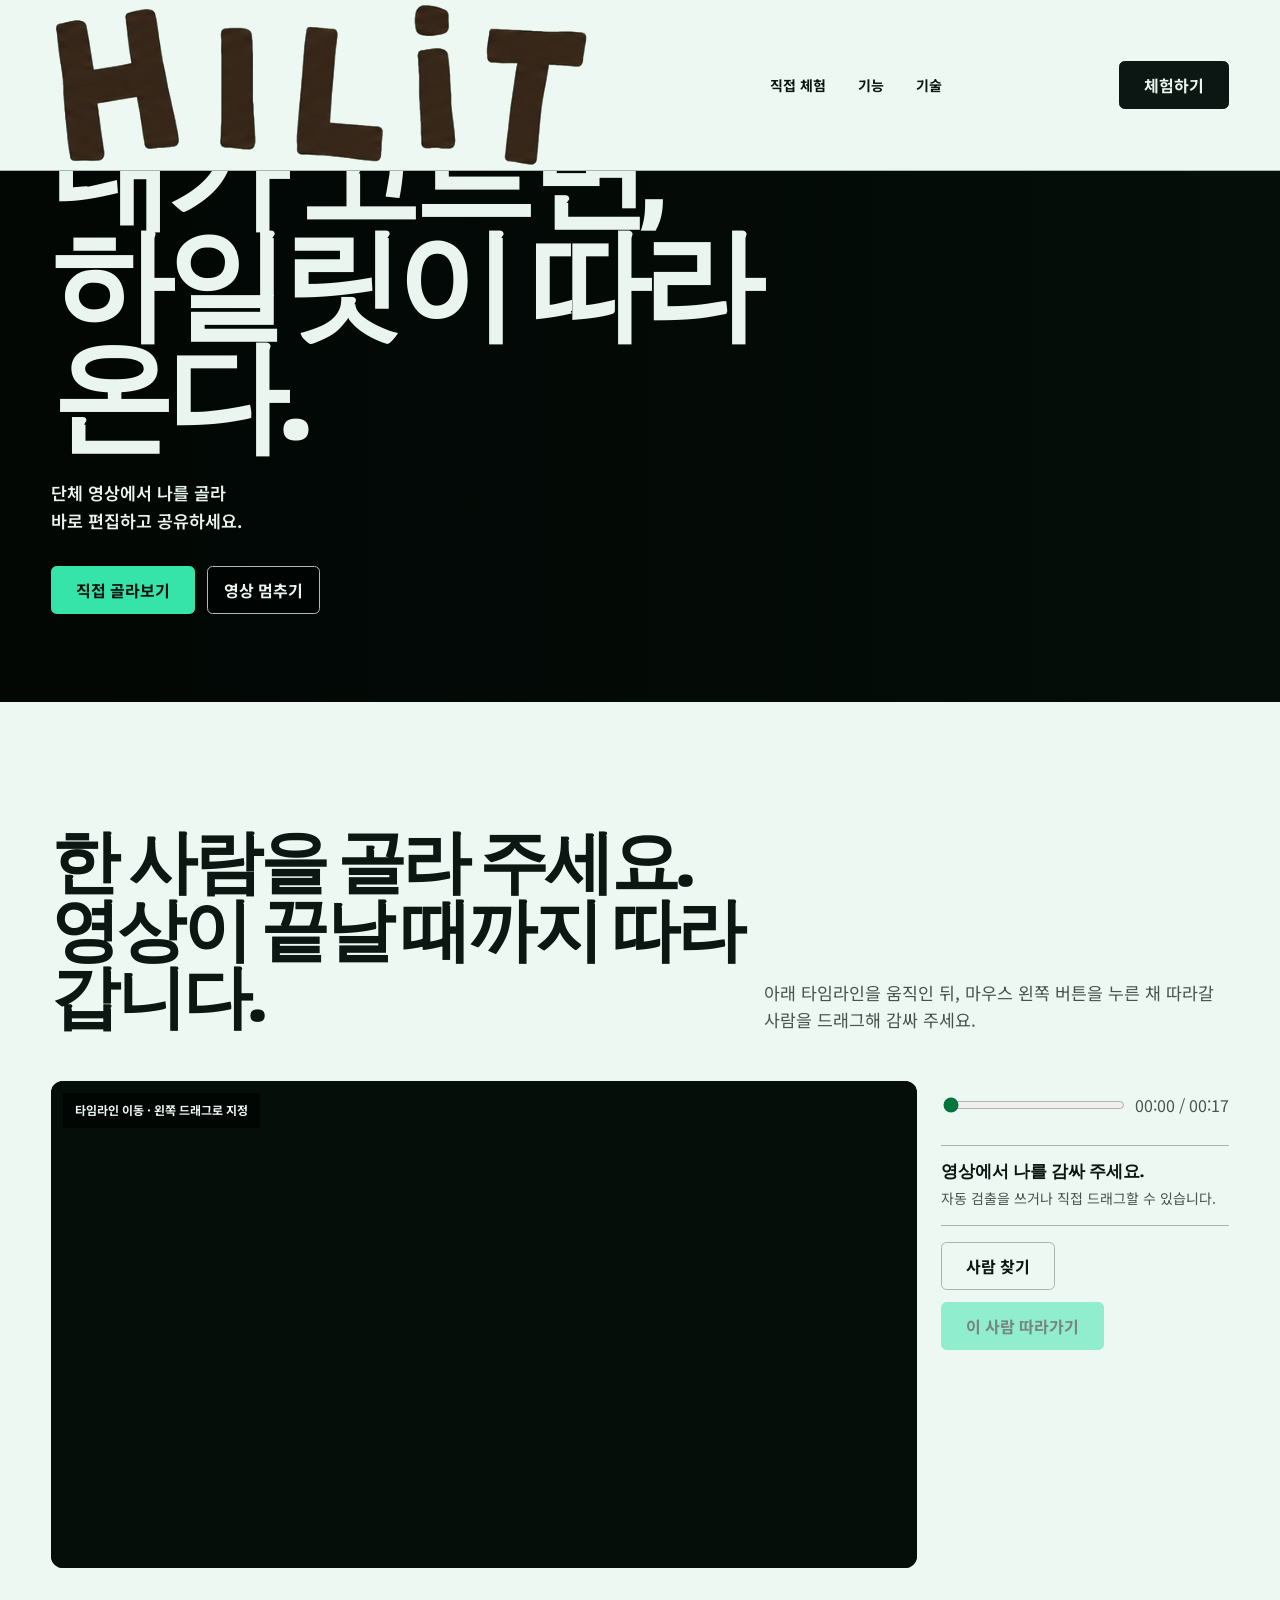
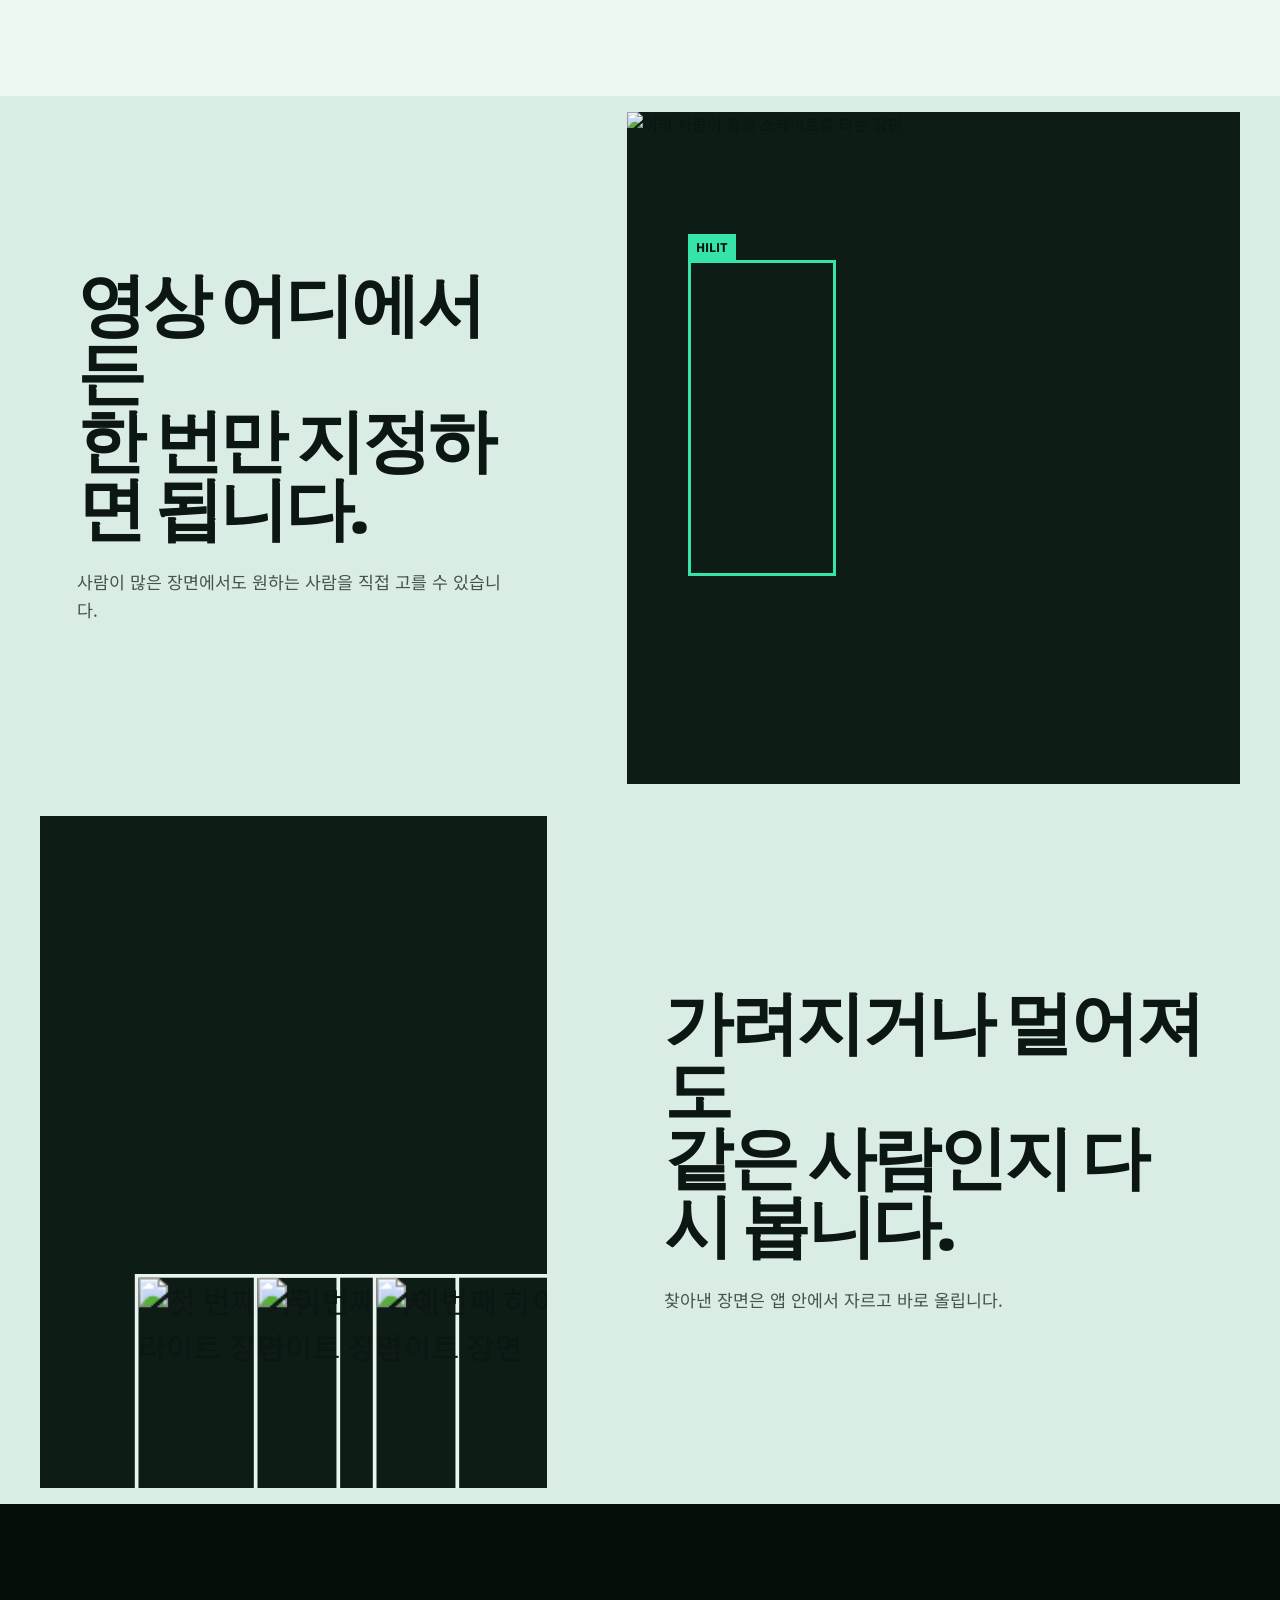
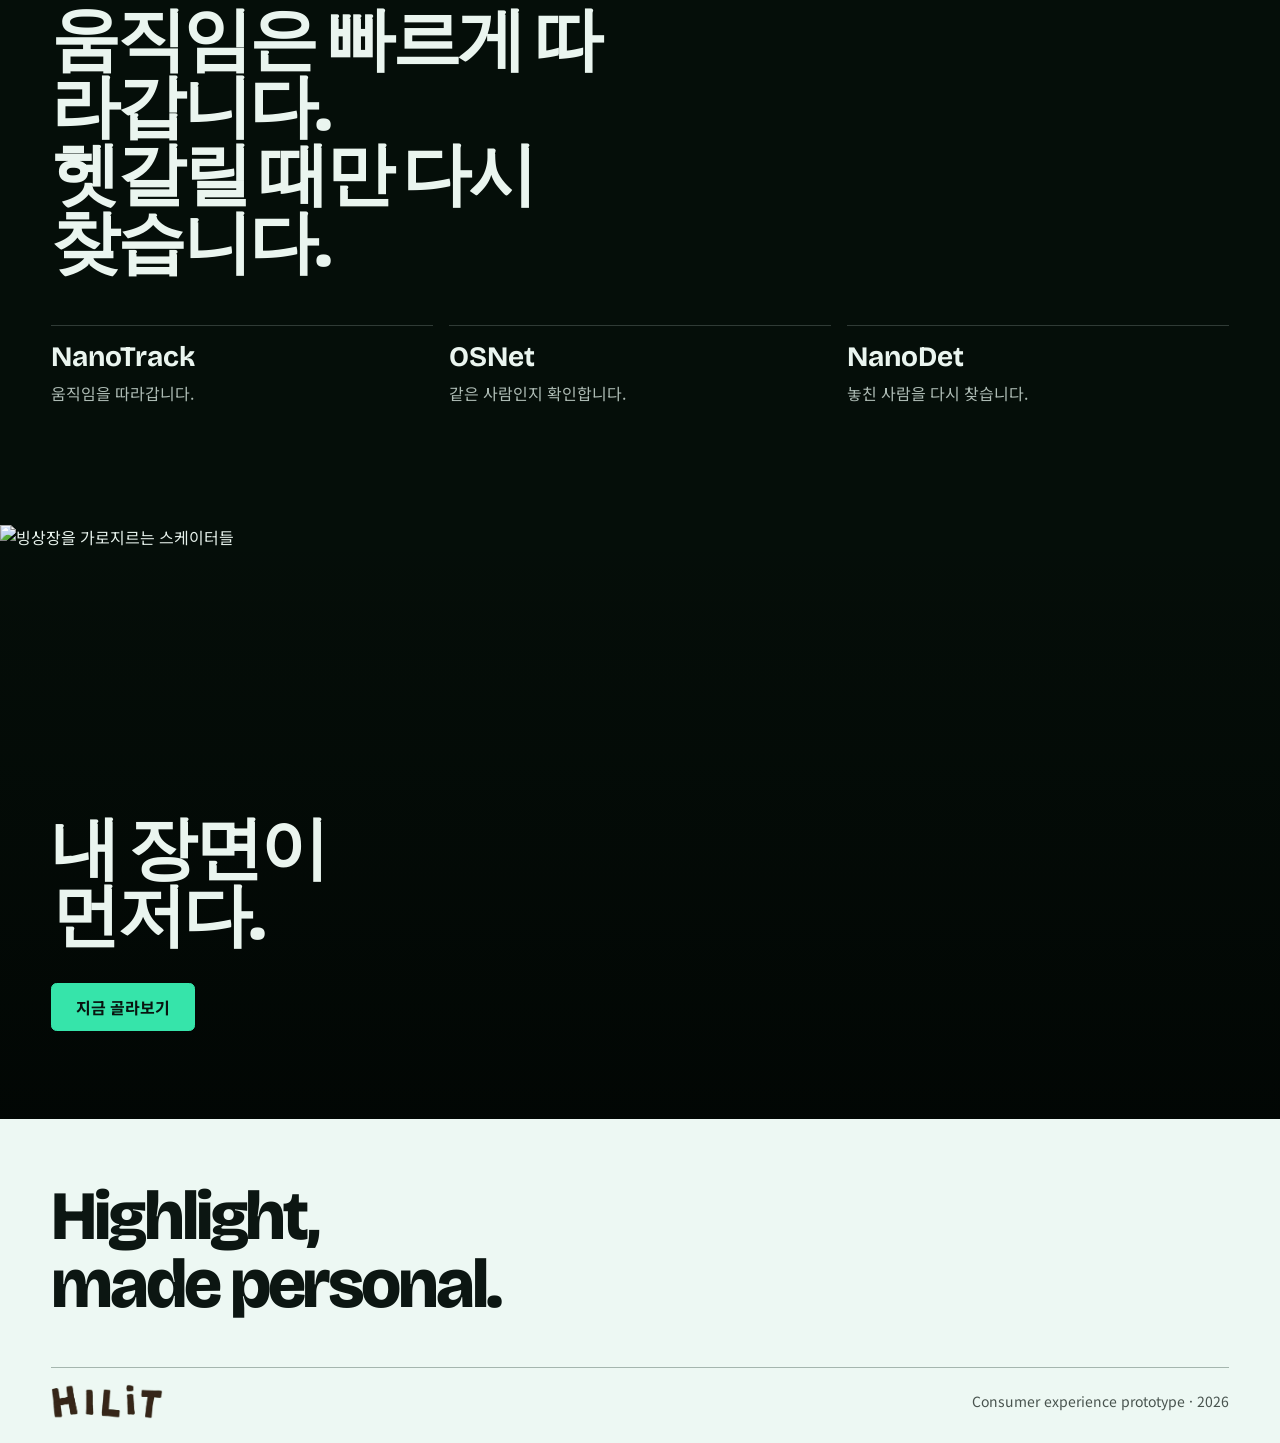
==== index.html @ d77735c0 "feat: HILIT 랜딩 페이지 브라우저에서 바로 도는 정적 소개 페이지. 빌드 도구가 없다.    index.html / experience.js / tokens.css   페" ====
<!doctype html>
<html lang="ko">
<head>
  <meta charset="utf-8">
  <meta name="viewport" content="width=device-width, initial-scale=1, viewport-fit=cover">
  <meta name="description" content="영상에서 나를 고르면 하일릿이 끝까지 따라갑니다. 직접 지정하고 추적 결과를 확인해 보세요.">
  <title>HILIT — 내가 고르면, 하일릿이 따라온다</title>
  <link rel="icon" href="assets/hilit-app-icon.png" type="image/png">
  <link rel="preconnect" href="https://fonts.googleapis.com">
  <link rel="preconnect" href="https://fonts.gstatic.com" crossorigin>
  <link href="https://fonts.googleapis.com/css2?family=Bricolage+Grotesque:opsz,wght@12..96,700;12..96,800&family=Noto+Sans+KR:wght@400;500;600;700&display=swap" rel="stylesheet">
  <link rel="stylesheet" href="tokens.css">
  <style>
    *, *::before, *::after { box-sizing: border-box; }
    html, body { margin: 0; overflow-x: clip; }
    html { scroll-behavior: smooth; background: var(--color-paper); }
    body { min-width: 320px; background: var(--color-paper); color: var(--color-ink); font-family: var(--font-body); line-height: 1.58; text-rendering: optimizeLegibility; }
    img, video, canvas { display: block; max-width: 100%; }
    button, input, a { font: inherit; }
    button, input[type="range"] { cursor: pointer; }
    a { color: inherit; }
    [hidden] { display: none !important; }
    :focus-visible { outline: 3px solid var(--color-focus); outline-offset: 3px; }
    ::selection { background: var(--color-accent); color: var(--color-accent-ink); }
    .skip-link { position: fixed; inset-block-start: var(--space-3); inset-inline-start: var(--space-3); z-index: var(--z-overlay); transform: translateY(-180%); padding: var(--space-3) var(--space-4); background: var(--color-accent); color: var(--color-accent-ink); font-weight: 700; }
    .skip-link:focus { transform: none; }
    .shell { width: min(100%, var(--content-max)); margin-inline: auto; padding-inline: var(--page-gutter); }

    .site-nav { position: fixed; inset: 0 0 auto; z-index: var(--z-nav); background: var(--color-paper); color: var(--color-ink); border-block-end: var(--rule) solid var(--color-rule); }
    .nav-inner { min-height: var(--nav-height); display: grid; grid-template-columns: auto 1fr auto; align-items: center; gap: var(--space-4); }
    .brand { display: inline-flex; align-items: center; min-width: 0; min-height: 3.5rem; text-decoration: none; }
    .brand img { width: var(--brand-size); height: auto; }
    .nav-links { display: none; justify-self: center; align-items: center; gap: var(--space-6); }
    .nav-links a { display: inline-flex; align-items: center; min-height: 2.75rem; font-size: var(--text-sm); font-weight: 700; line-height: 1; text-decoration: none; white-space: nowrap; }
    .nav-action, .btn { display: inline-flex; align-items: center; justify-content: center; min-height: 3rem; padding-inline: var(--space-5); border: var(--rule) solid var(--color-ink); border-radius: var(--radius-sm); background: var(--color-ink); color: var(--color-light); font-weight: 700; line-height: 1; text-decoration: none; white-space: nowrap; transition: background-color var(--dur-short) var(--ease-out), color var(--dur-short) var(--ease-out), transform var(--dur-micro) var(--ease-out); }
    .btn-mint { border-color: var(--color-accent); background: var(--color-accent); color: var(--color-accent-ink); }
    .btn-ghost { border-color: var(--color-rule); background: var(--color-clear); color: var(--color-ink); }
    .btn-dark-ghost { border-color: var(--color-ink-2); background: var(--color-clear); color: var(--color-light); }
    .btn:active, .nav-action:active { transform: translateY(1px); }
    .btn:disabled, .nav-action[aria-disabled="true"] { opacity: .5; cursor: not-allowed; }
    .btn[data-loading="true"] { cursor: wait; }
    .btn[data-state="error"] { border-color: var(--color-error); background: var(--color-error); color: var(--color-light); }
    .btn[data-state="success"] { border-color: var(--color-success); background: var(--color-success); color: var(--color-accent-ink); }

    .hero { position: relative; min-height: clamp(38rem, 78dvh, 54rem); margin-block-start: var(--nav-height); overflow: clip; background: var(--color-dark); color: var(--color-light); isolation: isolate; }
    .hero-video, .hero-poster { position: absolute; inset: 0; width: 100%; height: 100%; object-fit: cover; object-position: center; z-index: -2; }
    .hero-poster { display: none; }
    .hero::after { content: ""; position: absolute; inset: 0; z-index: -1; background: linear-gradient(90deg, var(--color-overlay-heavy), var(--color-overlay), var(--color-clear)); }
    .hero-inner { min-height: clamp(38rem, 78dvh, 54rem); display: flex; flex-direction: column; justify-content: flex-end; padding-block: var(--space-hero-top) var(--space-hero-bottom); }
    .hero-copy { max-width: 67rem; }
    .hero h1 { min-width: 0; max-width: 10ch; margin: 0; font-family: var(--font-display); font-size: var(--text-hero); font-weight: 800; line-height: .92; letter-spacing: -.06em; overflow-wrap: anywhere; animation: hero-in var(--dur-long) var(--ease-out) both; }
    .hero p { max-width: 34rem; margin: var(--space-5) 0 0; font-size: var(--text-lg); font-weight: 600; }
    .hero-actions { display: flex; flex-wrap: wrap; align-items: center; gap: var(--space-3); margin-block-start: var(--space-6); }
    .hero-pause { min-height: 3rem; padding-inline: var(--space-4); border: var(--rule) solid var(--color-light-muted); border-radius: var(--radius-sm); background: var(--color-overlay-heavy); color: var(--color-light); font-weight: 700; line-height: 1; white-space: nowrap; transition: background-color var(--dur-short) var(--ease-out), transform var(--dur-micro) var(--ease-out); }
    .hero-pause:active { transform: translateY(1px); }
    .hero-pause:disabled { opacity: .5; cursor: not-allowed; }
    @keyframes hero-in { from { opacity: 0; transform: translateY(12px); } to { opacity: 1; transform: none; } }

    .try-section { padding-block: var(--space-section); background: var(--color-paper); }
    .section-head { display: grid; gap: var(--space-4); margin-block-end: var(--space-7); }
    .section-head h2, .split-copy h2, .tech-band h2, .final-cta h2 { min-width: 0; margin: 0; font-family: var(--font-display); font-size: var(--text-2xl); font-weight: 800; line-height: .98; letter-spacing: -.045em; overflow-wrap: anywhere; }
    .section-head p, .split-copy p { max-width: 36rem; margin: 0; color: var(--color-muted); font-size: var(--text-lg); }
    .demo-wrap { display: grid; gap: var(--space-5); min-width: 0; }
    .demo-stage { position: relative; aspect-ratio: 16 / 9; min-width: 0; overflow: hidden; background: var(--color-dark); border-radius: var(--radius-md); }
    .demo-stage canvas, .demo-stage video, .demo-stage img { position: absolute; inset: 0; width: 100%; height: 100%; object-fit: contain; background: var(--color-dark); }
    #trackingCanvas { cursor: crosshair; touch-action: none; }
    #candidateLayer { position: absolute; inset: 0; z-index: var(--z-content); pointer-events: none; }
    .candidate-btn { position: absolute; min-width: 44px; min-height: 44px; padding: 0; pointer-events: auto; border: 3px solid var(--color-accent); background: var(--color-clear); color: var(--color-accent-ink); transition: background-color var(--dur-short) var(--ease-out), transform var(--dur-micro) var(--ease-out); }
    .candidate-btn::after { content: attr(data-label); position: absolute; inset-block-start: -3px; inset-inline-start: -3px; padding: var(--space-1) var(--space-2); background: var(--color-accent); color: var(--color-accent-ink); font-size: var(--text-xs); font-weight: 800; line-height: 1; }
    .candidate-btn[aria-pressed="true"] { background: var(--color-accent-soft); }
    .candidate-btn:disabled { opacity: .5; cursor: not-allowed; }
    .stage-note { position: absolute; inset-block-start: var(--space-3); inset-inline-start: var(--space-3); z-index: var(--z-content); margin: 0; padding: var(--space-2) var(--space-3); background: var(--color-overlay-heavy); color: var(--color-light); font-size: var(--text-xs); font-weight: 700; pointer-events: none; }
    .demo-console { display: grid; gap: var(--space-4); align-content: start; }
    .scrub-row { display: grid; grid-template-columns: minmax(0, 1fr) auto; align-items: center; gap: var(--space-3); }
    .scrubber { width: 100%; min-height: 44px; accent-color: var(--color-focus); }
    .timecode { min-width: 5.5rem; text-align: end; color: var(--color-muted); font-variant-numeric: tabular-nums; }
    .status { min-height: 4.5rem; padding-block: var(--space-4); border-block: var(--rule) solid var(--color-rule); }
    .status strong, .status span { display: block; }
    .status strong { font-family: var(--font-display); font-size: var(--text-lg); line-height: 1.2; }
    .status span { margin-block-start: var(--space-1); color: var(--color-muted); font-size: var(--text-sm); }
    .progress { height: .35rem; background: var(--color-paper-3); overflow: hidden; }
    .progress span { display: block; width: 100%; height: 100%; background: var(--color-accent-strong); transform: scaleX(0); transform-origin: left center; }
    .demo-actions, .playback-actions { display: flex; flex-wrap: wrap; gap: var(--space-3); }
    .mode-switch { display: grid; grid-template-columns: minmax(0, 1fr) minmax(0, 1fr); border: var(--rule) solid var(--color-rule); }
    .mode-switch button { min-height: 3rem; border: 0; background: var(--color-clear); color: var(--color-muted); font-weight: 700; white-space: nowrap; }
    .mode-switch button[aria-pressed="true"] { background: var(--color-ink); color: var(--color-light); }
    .mode-switch button:active { background: var(--color-paper-3); color: var(--color-ink); }
    .mode-switch button:disabled { opacity: .5; cursor: not-allowed; }
    .result-line { margin: 0; color: var(--color-muted); font-size: var(--text-sm); font-variant-numeric: tabular-nums; }
    .error-box { margin: 0; padding: var(--space-3); background: var(--color-error-light); color: var(--color-error); font-size: var(--text-sm); font-weight: 700; }

    .showcase { background: var(--color-paper-2); }
    .split { display: grid; min-width: 0; }
    .split-copy { display: flex; flex-direction: column; justify-content: center; gap: var(--space-5); min-width: 0; padding: var(--space-section-compact) var(--page-gutter); }
    .split-visual { position: relative; min-height: clamp(26rem, 62vw, 42rem); overflow: hidden; background: var(--color-dark-2); }
    .split-visual img { width: 100%; height: 100%; object-fit: cover; }
    .split-visual--crowd img { object-position: center; }
    .split-visual--focus img { transform: scale(1.85); object-position: 13% 62%; }
    .focus-box { position: absolute; inset-inline-start: 10%; inset-block-start: 22%; width: 24%; height: 47%; border: 3px solid var(--color-accent); }
    .focus-box::before { content: "HILIT"; position: absolute; inset-block-start: -1.8rem; inset-inline-start: -3px; padding: var(--space-1) var(--space-2); background: var(--color-accent); color: var(--color-accent-ink); font-size: var(--text-xs); font-weight: 800; }
    .moment-strip { position: absolute; inset: auto var(--space-4) var(--space-4); display: grid; grid-template-columns: repeat(3, minmax(0, 1fr)); gap: var(--space-2); }
    .moment-strip img { aspect-ratio: 4 / 5; object-fit: cover; border: 2px solid var(--color-light); }
    .moment-strip img:nth-child(1) { object-position: 12% center; }
    .moment-strip img:nth-child(2) { object-position: 50% center; }
    .moment-strip img:nth-child(3) { object-position: 84% center; }

    .tech-band { padding-block: var(--space-section-compact); background: var(--color-dark); color: var(--color-light); }
    .tech-band h2 { max-width: 13ch; }
    .tech-row { display: grid; gap: var(--space-4); margin-block-start: var(--space-7); }
    .tech-item { padding-block: var(--space-4); border-block-start: var(--rule) solid var(--color-ink-2); }
    .tech-item strong, .tech-item span { display: block; }
    .tech-item strong { font-family: var(--font-display); font-size: var(--text-xl); line-height: 1.1; }
    .tech-item span { margin-block-start: var(--space-2); color: var(--color-light-muted); }

    .final-cta { position: relative; min-height: clamp(30rem, 66dvh, 48rem); display: flex; align-items: flex-end; overflow: hidden; background: var(--color-dark); color: var(--color-light); isolation: isolate; }
    .final-cta img { position: absolute; inset: 0; z-index: -2; width: 100%; height: 100%; object-fit: cover; object-position: center; }
    .final-cta::after { content: ""; position: absolute; inset: 0; z-index: -1; background: linear-gradient(0deg, var(--color-overlay-heavy), var(--color-clear)); }
    .final-cta-inner { width: 100%; padding-block: var(--space-hero-bottom); }
    .final-cta h2 { max-width: 9ch; }
    .final-cta .btn { margin-block-start: var(--space-6); }

    .footer { padding-block: var(--space-8) var(--space-5); background: var(--color-paper); }
    .footer-line { max-width: 20ch; margin: 0; font-family: var(--font-display); font-size: var(--text-2xl); font-weight: 800; line-height: .98; letter-spacing: -.045em; }
    .footer-meta { display: flex; flex-wrap: wrap; align-items: center; justify-content: space-between; gap: var(--space-4); margin-block-start: var(--space-7); padding-block-start: var(--space-4); border-block-start: var(--rule) solid var(--color-rule); color: var(--color-muted); font-size: var(--text-sm); }
    .footer-meta img { width: 7rem; height: auto; }

    @media (hover: hover) and (pointer: fine) {
      .nav-links a:hover { color: var(--color-focus); }
      .nav-action:hover, .btn:hover { transform: translateY(-1px); }
      .btn-mint:hover { background: var(--color-accent-strong); }
      .btn-ghost:hover { background: var(--color-paper-3); }
      .btn-dark-ghost:hover, .hero-pause:hover { background: var(--color-dark-2); }
      .candidate-btn:hover { background: var(--color-accent-soft); }
      .mode-switch button:hover { background: var(--color-paper-3); color: var(--color-ink); }
    }
    @media (min-width: 40rem) {
      .section-head { grid-template-columns: minmax(0, 1.2fr) minmax(18rem, .8fr); align-items: end; }
      .tech-row { grid-template-columns: repeat(3, minmax(0, 1fr)); }
      .moment-strip { inset-inline-start: 28%; }
    }
    @media (min-width: 60rem) {
      .nav-links { display: flex; }
      .demo-wrap { grid-template-columns: minmax(0, 1.55fr) minmax(18rem, .45fr); align-items: start; }
      .demo-console { position: sticky; top: calc(var(--nav-height) + var(--space-5)); }
      .split { grid-template-columns: minmax(0, 1fr) minmax(0, 1.18fr); min-height: 42rem; }
      .split--reverse .split-copy { order: 2; }
      .split--reverse .split-visual { order: 1; }
      .split-visual { min-height: 42rem; }
      .split-copy { padding-inline: clamp(3rem, 6vw, 7rem); }
    }
    @media (prefers-reduced-motion: reduce) {
      *, *::before, *::after { animation-duration: .01ms !important; animation-iteration-count: 1 !important; transition-duration: .01ms !important; scroll-behavior: auto !important; }
      .hero-video { display: none; }
      .hero-poster { display: block; }
      .hero-pause { display: none; }
    }
    @media (prefers-reduced-data: reduce) { .hero-video { display: none; } .hero-poster { display: block; } }
  </style>
</head>
<body>
  <a class="skip-link" href="#main">본문으로 이동</a>
  <header class="site-nav">
    <div class="shell nav-inner">
      <a class="brand" href="#top" aria-label="하일릿 홈"><img src="assets/hilit-wordmark-transparent.png" width="535" height="165" alt="HILIT"></a>
      <nav class="nav-links" aria-label="주요 메뉴"><a href="#try">직접 체험</a><a href="#features">기능</a><a href="#technology">기술</a></nav>
      <a class="nav-action" href="#try">체험하기</a>
    </div>
  </header>

  <main id="main">
    <section class="hero" id="top">
      <video class="hero-video" autoplay muted loop playsinline preload="metadata" poster="assets/video-frames/frame-005.png" fetchpriority="high" aria-label="빙상장에서 여러 사람이 스케이트를 타는 실제 하일릿 체험 영상">
        <source src="assets/hilit-demo.mp4" type="video/mp4">
        <track kind="captions" src="assets/hilit-demo.vtt" srclang="ko" label="한국어 화면 설명" default>
      </video>
      <img class="hero-poster" src="assets/video-frames/frame-005.png" width="1284" height="720" alt="빙상장에서 여러 사람이 스케이트를 타는 모습">
      <div class="shell hero-inner">
        <div class="hero-copy">
          <h1>내가 고르면,<br>하일릿이 따라온다.</h1>
          <p>단체 영상에서 나를 골라<br>바로 편집하고 공유하세요.</p>
          <div class="hero-actions">
            <a class="btn btn-mint" href="#try">직접 골라보기</a>
            <button class="hero-pause" id="heroPause" type="button" aria-pressed="false">영상 멈추기</button>
          </div>
        </div>
      </div>
    </section>

    <section class="try-section" id="try" aria-labelledby="try-title">
      <div class="shell">
        <div class="section-head">
          <h2 id="try-title">한 사람을 골라 주세요.<br>영상이 끝날 때까지 따라갑니다.</h2>
          <p>아래 타임라인을 움직인 뒤, 마우스 왼쪽 버튼을 누른 채 따라갈 사람을 드래그해 감싸 주세요.</p>
        </div>
        <div class="demo-wrap">
          <div class="demo-stage" id="demoStage" aria-label="영상에서 추적할 사람을 직접 지정하는 화면">
            <canvas id="trackingCanvas" width="1284" height="720" aria-label="왼쪽 버튼을 누른 채 드래그해 따라갈 사람을 지정하세요"></canvas>
            <video id="playbackVideo" src="assets/hilit-demo.mp4" muted playsinline preload="auto" hidden aria-label="추적 결과 재생 영상"></video>
            <img id="candidateFrame" src="assets/video-frames/frame-005.png" width="1284" height="720" alt="사람을 선택할 영상 장면" hidden>
            <div id="candidateLayer" aria-label="자동으로 찾은 사람 선택 영역"></div>
            <p class="stage-note" id="stageNote">타임라인 이동 · 왼쪽 드래그로 지정</p>
          </div>
          <aside class="demo-console" aria-label="추적 체험 조작">
            <div class="scrub-row">
              <input class="scrubber" id="scrubber" type="range" min="0" max="17" step="0.05" value="0" aria-label="영상 장면 이동">
              <span class="timecode" id="timecode">00:00 / 00:17</span>
            </div>
            <div class="status">
              <strong id="statusTitle">영상에서 나를 감싸 주세요.</strong>
              <span id="statusDetail" role="status" aria-live="polite">자동 검출을 쓰거나 직접 드래그할 수 있습니다.</span>
            </div>
            <div class="progress" id="progress" hidden aria-label="분석 진행률"><span id="progressBar"></span></div>
            <div class="demo-actions" id="setupActions">
              <button class="btn btn-ghost" id="findPeople" type="button">사람 찾기</button>
              <button class="btn btn-mint" id="startTracking" type="button" disabled>이 사람 따라가기</button>
            </div>
            <div id="playbackControls" hidden>
              <div class="mode-switch" aria-label="결과 보기 방식"><button id="wideMode" type="button" aria-pressed="true">전체 보기</button><button id="focusMode" type="button" aria-pressed="false">나에게 집중</button></div>
              <div class="playback-actions"><button class="btn btn-mint" id="togglePlayback" type="button">재생</button><button class="btn btn-ghost" id="fullscreenDemo" type="button">전체 화면</button><button class="btn btn-ghost" id="chooseAgain" type="button">다른 사람 고르기</button></div>
              <p class="result-line" id="resultLine"></p>
            </div>
            <p class="error-box" id="errorBox" role="alert" hidden></p>
          </aside>
        </div>
      </div>
    </section>

    <section class="showcase" id="features" aria-label="하일릿 주요 기능">
      <article class="split">
        <div class="split-copy"><h2>영상 어디에서든<br>한 번만 지정하면 됩니다.</h2><p>사람이 많은 장면에서도 원하는 사람을 직접 고를 수 있습니다.</p></div>
        <figure class="split-visual split-visual--crowd"><img src="assets/video-frames/frame-120.png" width="1284" height="720" loading="lazy" alt="여러 사람이 함께 스케이트를 타는 장면"><span class="focus-box" aria-hidden="true"></span></figure>
      </article>
      <article class="split split--reverse">
        <div class="split-copy"><h2>가려지거나 멀어져도<br>같은 사람인지 다시 봅니다.</h2><p>찾아낸 장면은 앱 안에서 자르고 바로 올립니다.</p></div>
        <figure class="split-visual split-visual--focus"><img src="assets/video-frames/frame-120.png" width="1284" height="720" loading="lazy" alt="선택한 스케이터에게 화면이 집중된 모습"><div class="moment-strip" aria-label="찾아낸 하이라이트 장면 세 개"><img src="assets/video-frames/frame-005.png" width="1284" height="720" loading="lazy" alt="첫 번째 하이라이트 장면"><img src="assets/video-frames/frame-080.png" width="1284" height="720" loading="lazy" alt="두 번째 하이라이트 장면"><img src="assets/video-frames/frame-120.png" width="1284" height="720" loading="lazy" alt="세 번째 하이라이트 장면"></div></figure>
      </article>
    </section>

    <section class="tech-band" id="technology" aria-labelledby="tech-title">
      <div class="shell">
        <h2 id="tech-title">움직임은 빠르게 따라갑니다.<br>헷갈릴 때만 다시 찾습니다.</h2>
        <div class="tech-row">
          <div class="tech-item"><strong>NanoTrack</strong><span>움직임을 따라갑니다.</span></div>
          <div class="tech-item"><strong>OSNet</strong><span>같은 사람인지 확인합니다.</span></div>
          <div class="tech-item"><strong>NanoDet</strong><span>놓친 사람을 다시 찾습니다.</span></div>
        </div>
      </div>
    </section>

    <section class="final-cta" aria-labelledby="final-title">
      <img src="assets/video-frames/frame-080.png" width="1284" height="720" loading="lazy" alt="빙상장을 가로지르는 스케이터들">
      <div class="shell final-cta-inner"><h2 id="final-title">내 장면이<br>먼저다.</h2><a class="btn btn-mint" href="#try">지금 골라보기</a></div>
    </section>
  </main>

  <footer class="footer">
    <div class="shell"><p class="footer-line">Highlight,<br>made personal.</p><div class="footer-meta"><img src="assets/hilit-wordmark-transparent.png" width="535" height="165" alt="HILIT"><span>Consumer experience prototype · 2026</span></div></div>
  </footer>
  <script type="module" src="experience.js"></script>
</body>
</html>
---- tokens.css ----
/* Hallmark · pre-emit critique: P5 H5 E4 S5 R4 V5 · macrostructure: Photographic · H6 full-bleed real video · F5 interactive annotated canvas · nav: N7 Brutal Slab · footer: Ft8 Marquee Scroll · theme: studied-DNA (source: TikTok consumer video-first rhythm, rebuilt in HILIT mint) · contrast: pass (40–41) · slop: pass (42–45) · honest: pass (46) · chrome: pass (47) · tokens: pass (48) · responsive/mobile: pass (34, 49–57) · icons: pass (30) */
:root {
  color-scheme: light;
  --font-display: "Bricolage Grotesque", "Arial Black", sans-serif;
  --font-body: "Pretendard", "Noto Sans KR", Arial, sans-serif;
  --color-paper: oklch(97% 0.014 165);
  --color-paper-2: oklch(93% 0.024 165);
  --color-paper-3: oklch(89% 0.035 165);
  --color-ink: oklch(19% 0.018 165);
  --color-ink-2: oklch(34% 0.018 165);
  --color-muted: oklch(43% 0.016 165);
  --color-rule: oklch(76% 0.022 165);
  --color-dark: oklch(15% 0.018 165);
  --color-dark-2: oklch(21% 0.022 165);
  --color-light: oklch(96% 0.014 165);
  --color-light-muted: oklch(78% 0.018 165);
  --color-accent: oklch(82% 0.16 165);
  --color-accent-strong: oklch(72% 0.17 165);
  --color-accent-soft: oklch(82% 0.16 165 / 0.22);
  --color-accent-ink: oklch(18% 0.02 165);
  --color-focus: oklch(46% 0.18 165);
  --color-error: oklch(52% 0.2 28);
  --color-error-light: oklch(91% 0.045 28);
  --color-success: oklch(66% 0.16 152);
  --color-overlay: oklch(12% 0.016 165 / 0.58);
  --color-overlay-heavy: oklch(10% 0.016 165 / 0.78);
  --color-clear: transparent;
  --space-1: 0.25rem;
  --space-2: 0.5rem;
  --space-3: 0.75rem;
  --space-4: 1rem;
  --space-5: 1.5rem;
  --space-6: 2rem;
  --space-7: 3rem;
  --space-8: 4rem;
  --space-9: 6rem;
  --space-10: 8rem;
  --space-hero-top: clamp(3rem, 4vh, 4rem);
  --space-hero-bottom: clamp(5.5rem, 8vh, 7rem);
  --space-section-compact: clamp(4rem, 8vw, 7rem);
  --space-section: clamp(5rem, 10vw, 9rem);
  --space-section-wide: clamp(5rem, 11vw, 10rem);
  --page-gutter: clamp(1rem, 4vw, 4rem);
  --content-max: 86rem;
  --radius-sm: 0.35rem;
  --radius-md: 0.75rem;
  --radius-lg: 1.25rem;
  --rule: 1px;
  --text-xs: 0.75rem;
  --text-sm: 0.875rem;
  --text-base: 1rem;
  --text-lg: clamp(1.08rem, 1.2vw, 1.3rem);
  --text-xl: clamp(1.5rem, 2.2vw, 2.5rem);
  --text-2xl: clamp(2.25rem, 5.4vw, 5.7rem);
  --text-hero: clamp(2.8rem, 9.5vw, 9.5rem);
  --ease-out: cubic-bezier(0.16, 1, 0.3, 1);
  --ease-in: cubic-bezier(0.7, 0, 0.84, 0);
  --ease-in-out: cubic-bezier(0.65, 0, 0.35, 1);
  --dur-micro: 120ms;
  --dur-short: 220ms;
  --dur-long: 420ms;
  --z-base: 0;
  --z-content: 10;
  --z-nav: 30;
  --z-overlay: 40;
}
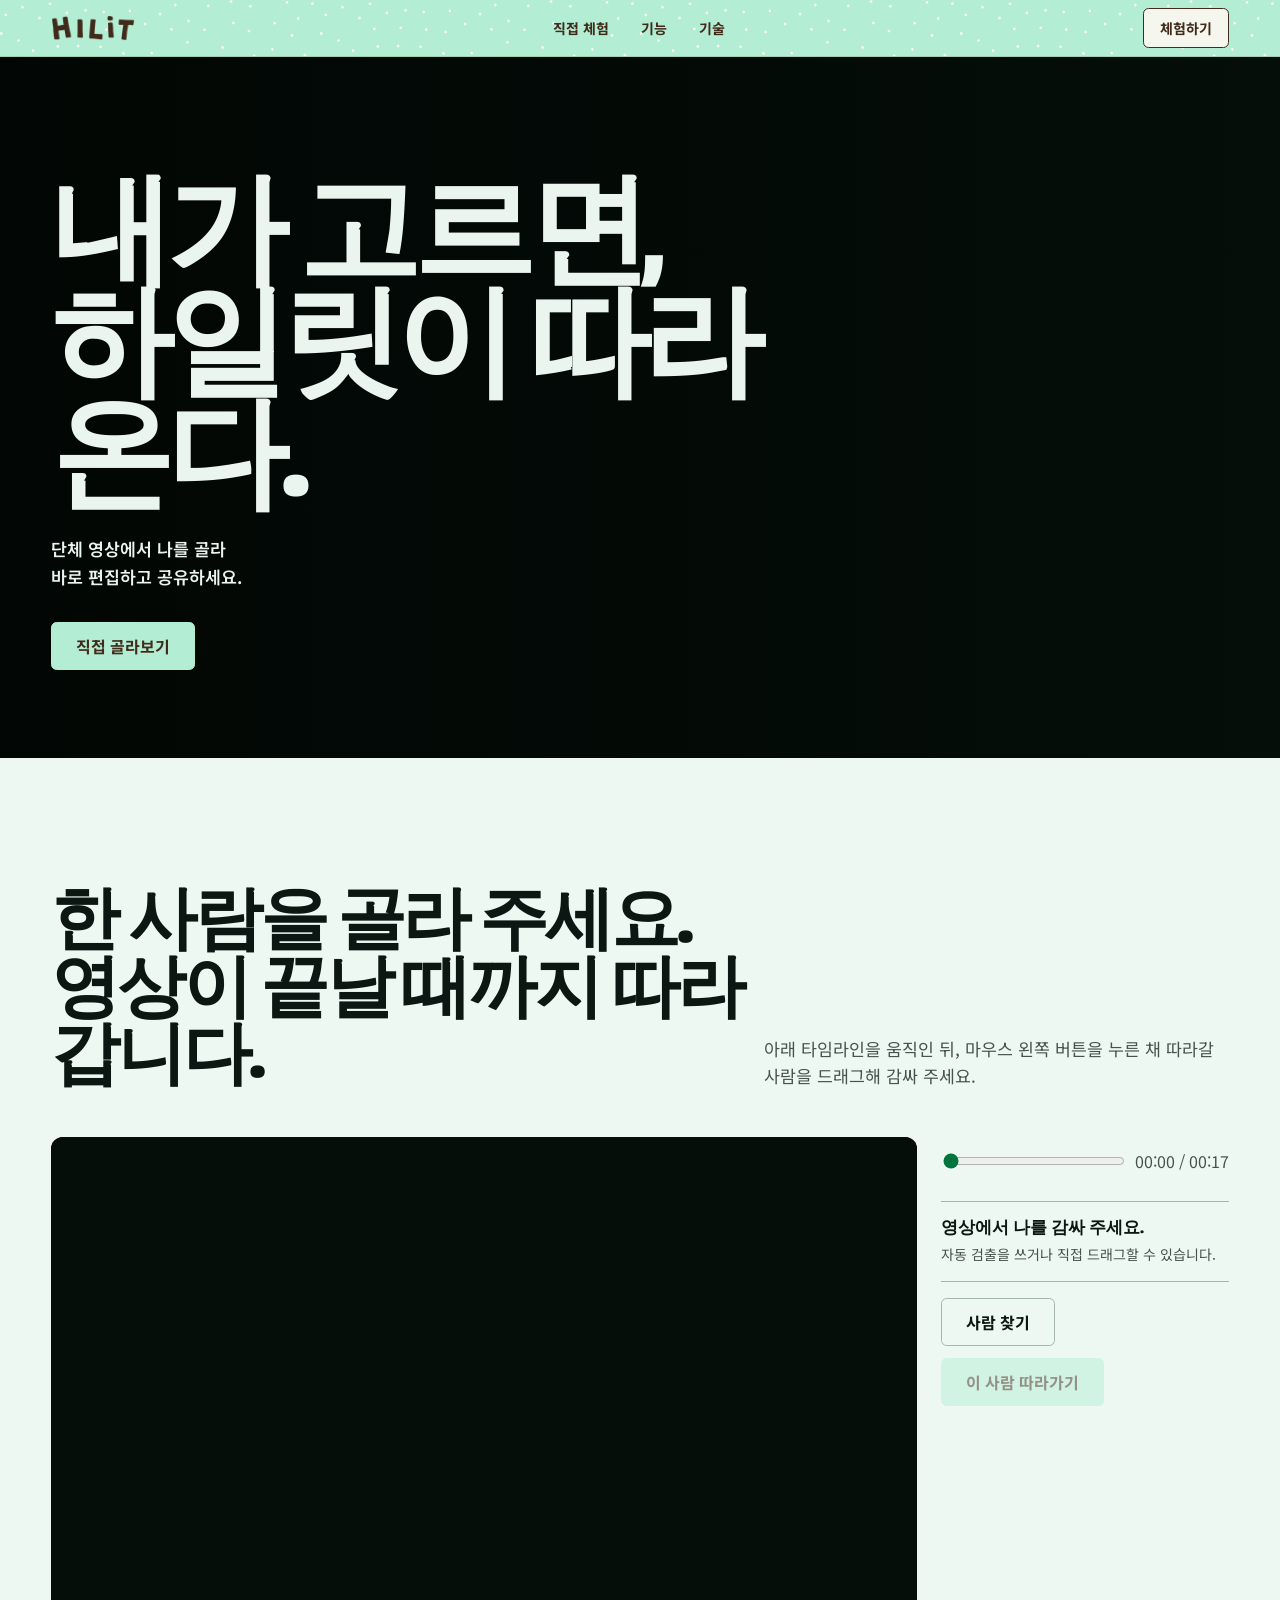
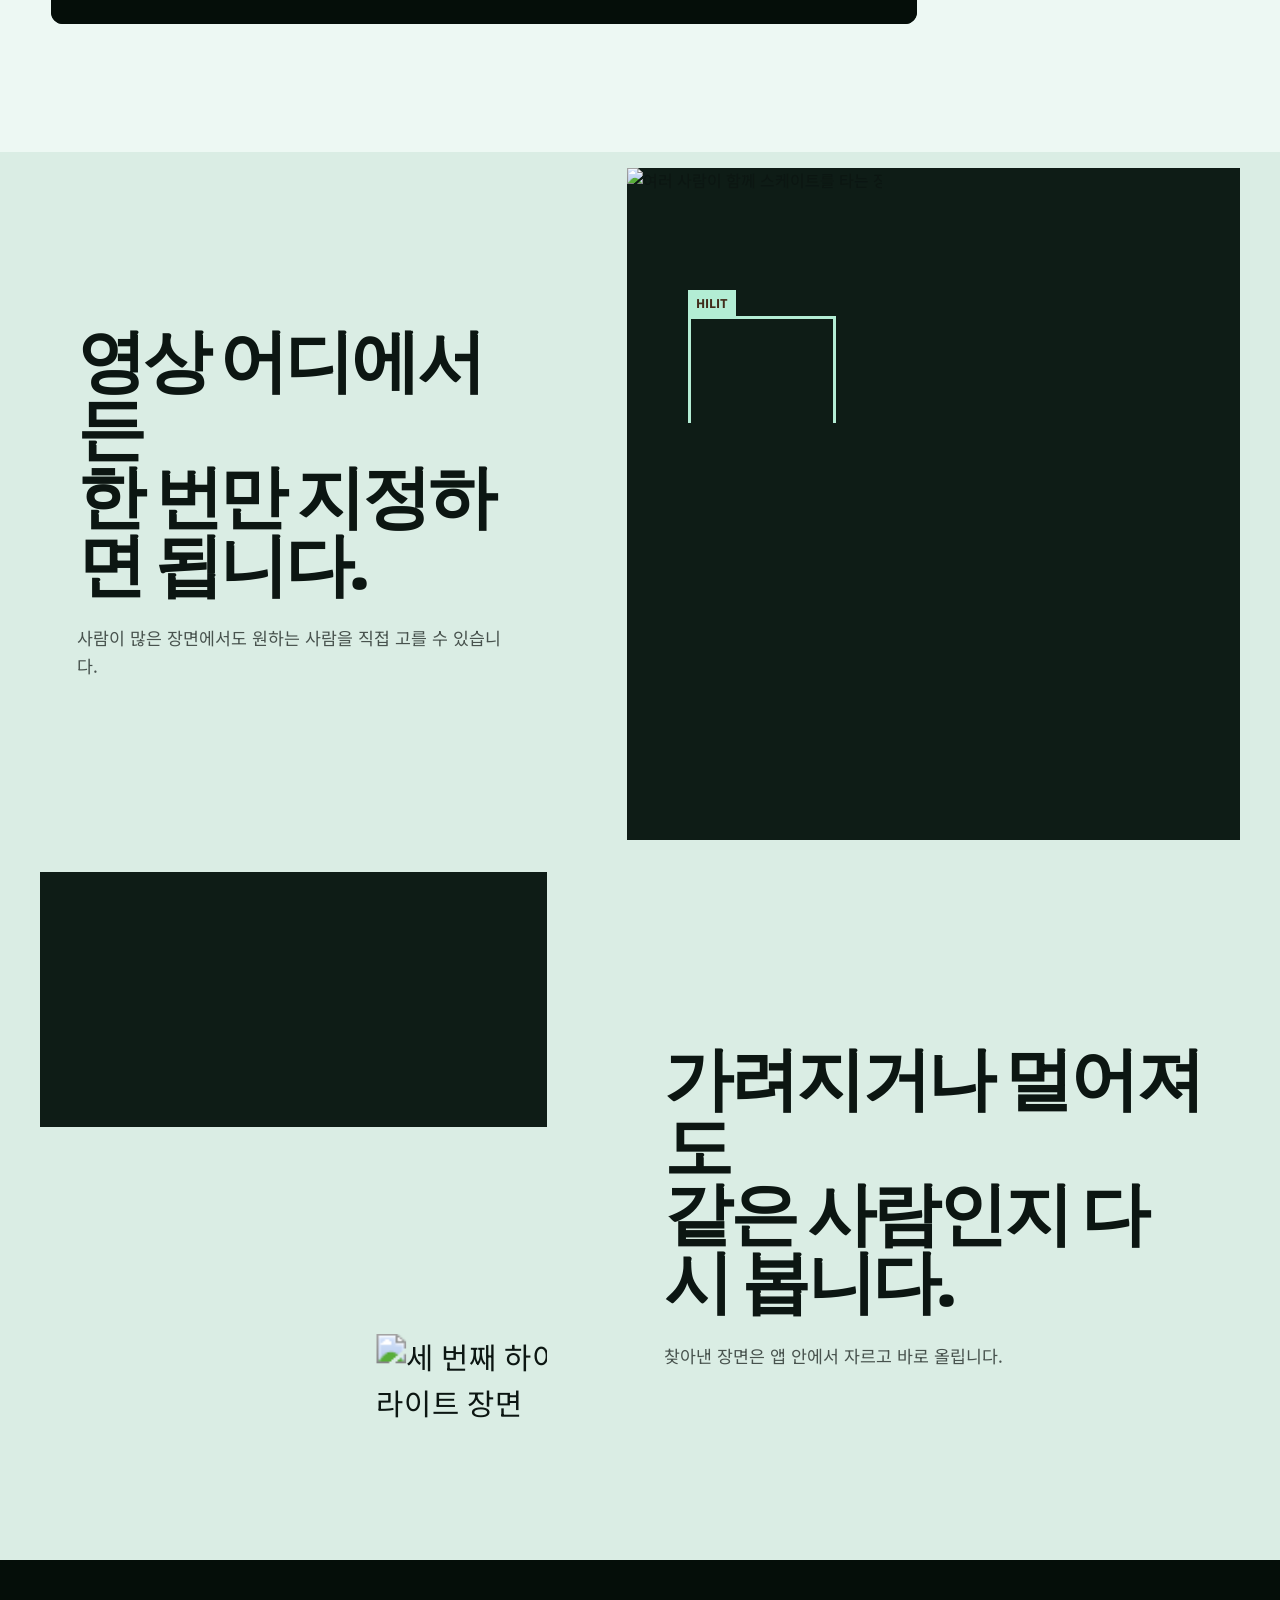
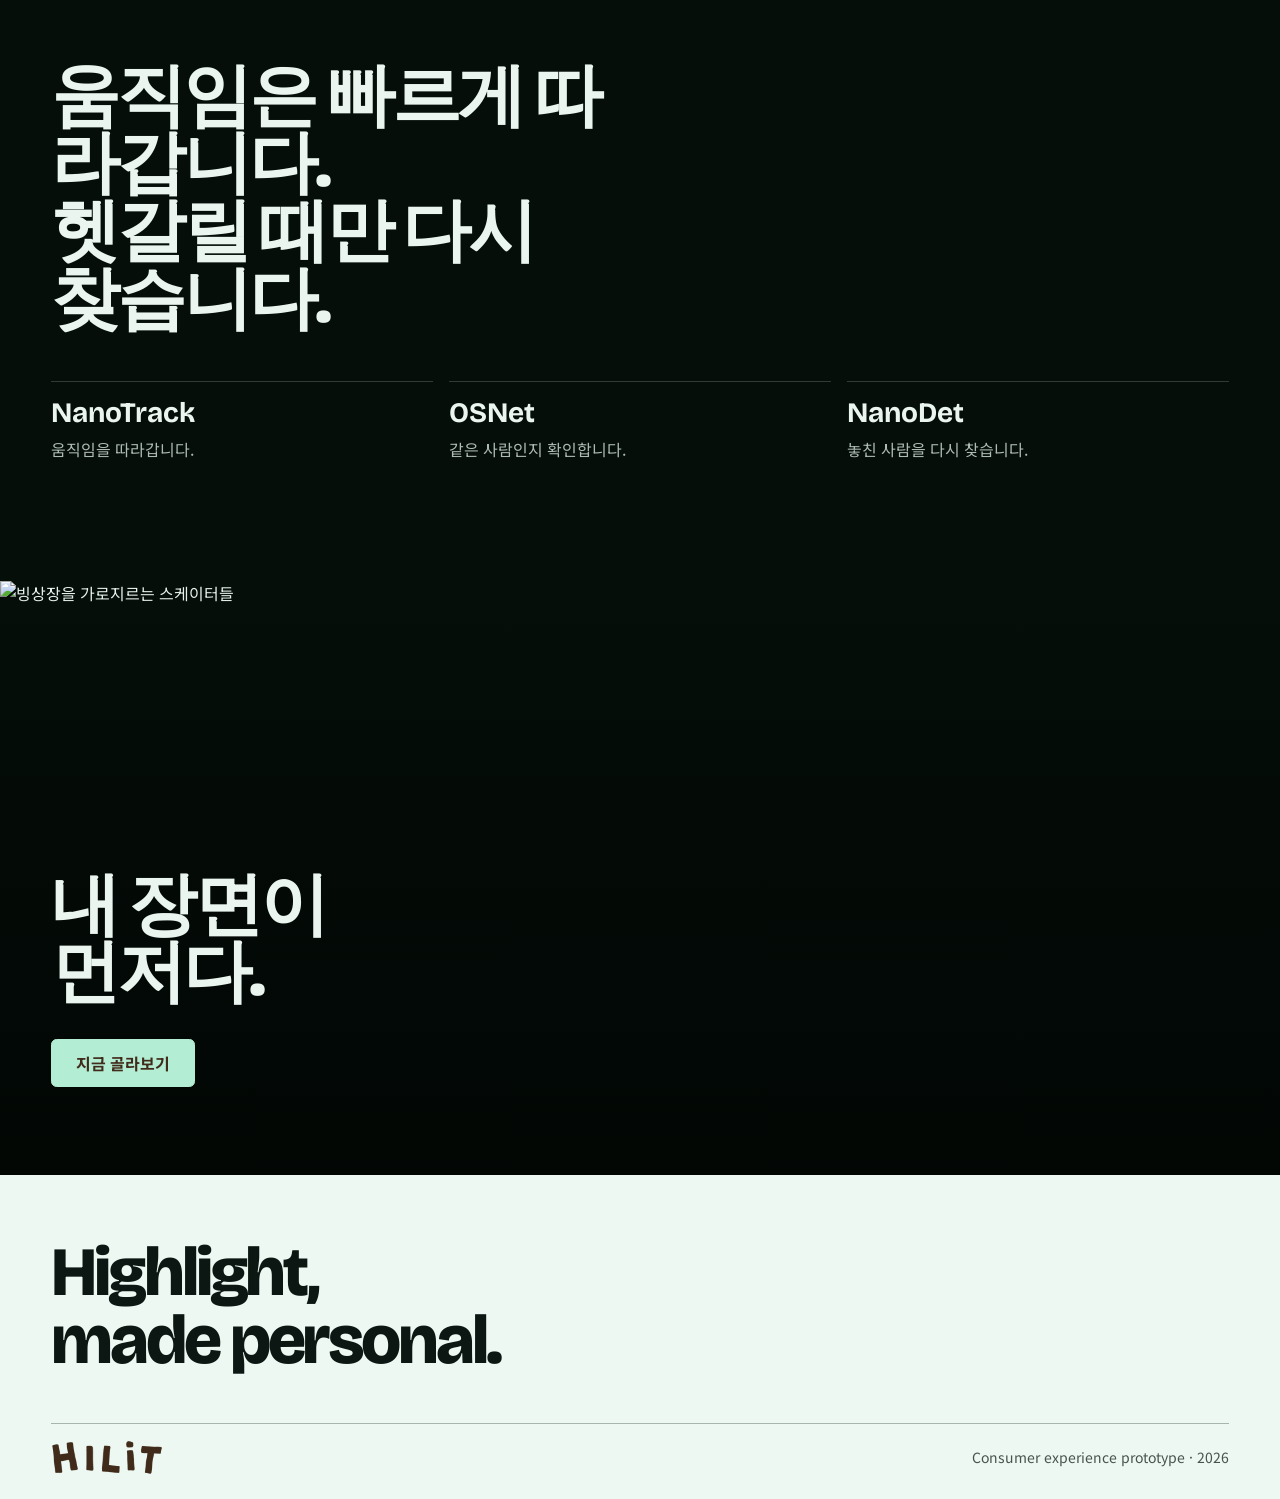
==== commit 51a42bdc: "feat: 로고·내비 개편과 랜딩페이지 기획 문서 로고 - logo/ 의 원본 2종에서 워드마크(720x228 투명)와 앱 아이콘(512 정사각) 재생성 - --nav-height" ====
--- a/index.html
+++ b/index.html
@@ -26,16 +26,20 @@
     .skip-link:focus { transform: none; }
     .shell { width: min(100%, var(--content-max)); margin-inline: auto; padding-inline: var(--page-gutter); }
 
-    .site-nav { position: fixed; inset: 0 0 auto; z-index: var(--z-nav); background: var(--color-paper); color: var(--color-ink); border-block-end: var(--rule) solid var(--color-rule); }
-    .nav-inner { min-height: var(--nav-height); display: grid; grid-template-columns: auto 1fr auto; align-items: center; gap: var(--space-4); }
-    .brand { display: inline-flex; align-items: center; min-width: 0; min-height: 3.5rem; text-decoration: none; }
+    /* 로고 카드 그대로 — 민트 바탕에 크림 땡땡이. 격자로 보이지 않게 흩뿌린 배치를 마스크로 얹는다. */
+    .site-nav { position: fixed; inset: 0 0 auto; z-index: var(--z-nav); background: var(--color-accent); color: var(--color-accent-ink); border-block-end: var(--rule) solid var(--color-accent-rule); }
+    .site-nav::before { content: ""; position: absolute; inset: 0; z-index: 0; background: var(--color-dot); -webkit-mask: url("assets/dot-pattern.svg") 0 0 / 320px 80px repeat; mask: url("assets/dot-pattern.svg") 0 0 / 320px 80px repeat; pointer-events: none; }
+    .nav-inner { position: relative; z-index: 1; min-height: var(--nav-height); display: grid; grid-template-columns: auto 1fr; align-items: center; gap: var(--space-4); }
+    .brand { display: inline-flex; align-items: center; min-width: 0; min-height: 2.5rem; text-decoration: none; }
     .brand img { width: var(--brand-size); height: auto; }
     .nav-links { display: none; justify-self: center; align-items: center; gap: var(--space-6); }
-    .nav-links a { display: inline-flex; align-items: center; min-height: 2.75rem; font-size: var(--text-sm); font-weight: 700; line-height: 1; text-decoration: none; white-space: nowrap; }
+    .nav-links a { display: inline-flex; align-items: center; min-height: 2.5rem; color: var(--color-accent-ink); font-size: var(--text-sm); font-weight: 700; line-height: 1; text-decoration: none; white-space: nowrap; }
     .nav-action, .btn { display: inline-flex; align-items: center; justify-content: center; min-height: 3rem; padding-inline: var(--space-5); border: var(--rule) solid var(--color-ink); border-radius: var(--radius-sm); background: var(--color-ink); color: var(--color-light); font-weight: 700; line-height: 1; text-decoration: none; white-space: nowrap; transition: background-color var(--dur-short) var(--ease-out), color var(--dur-short) var(--ease-out), transform var(--dur-micro) var(--ease-out); }
     .btn-mint { border-color: var(--color-accent); background: var(--color-accent); color: var(--color-accent-ink); }
     .btn-ghost { border-color: var(--color-rule); background: var(--color-clear); color: var(--color-ink); }
     .btn-dark-ghost { border-color: var(--color-ink-2); background: var(--color-clear); color: var(--color-light); }
+    /* justify-self: 링크가 숨는 좁은 화면에서 버튼이 1fr 칸으로 밀려 늘어나는 것을 막는다 */
+    .nav-action { justify-self: end; min-height: 2.5rem; padding-inline: var(--space-4); border-color: var(--color-accent-ink); background: var(--color-dot); color: var(--color-accent-ink); font-size: var(--text-sm); }
     .btn:active, .nav-action:active { transform: translateY(1px); }
     .btn:disabled, .nav-action[aria-disabled="true"] { opacity: .5; cursor: not-allowed; }
     .btn[data-loading="true"] { cursor: wait; }
@@ -51,9 +55,6 @@
     .hero h1 { min-width: 0; max-width: 10ch; margin: 0; font-family: var(--font-display); font-size: var(--text-hero); font-weight: 800; line-height: .92; letter-spacing: -.06em; overflow-wrap: anywhere; animation: hero-in var(--dur-long) var(--ease-out) both; }
     .hero p { max-width: 34rem; margin: var(--space-5) 0 0; font-size: var(--text-lg); font-weight: 600; }
     .hero-actions { display: flex; flex-wrap: wrap; align-items: center; gap: var(--space-3); margin-block-start: var(--space-6); }
-    .hero-pause { min-height: 3rem; padding-inline: var(--space-4); border: var(--rule) solid var(--color-light-muted); border-radius: var(--radius-sm); background: var(--color-overlay-heavy); color: var(--color-light); font-weight: 700; line-height: 1; white-space: nowrap; transition: background-color var(--dur-short) var(--ease-out), transform var(--dur-micro) var(--ease-out); }
-    .hero-pause:active { transform: translateY(1px); }
-    .hero-pause:disabled { opacity: .5; cursor: not-allowed; }
     @keyframes hero-in { from { opacity: 0; transform: translateY(12px); } to { opacity: 1; transform: none; } }
 
     .try-section { padding-block: var(--space-section); background: var(--color-paper); }
@@ -129,7 +130,7 @@
       .nav-action:hover, .btn:hover { transform: translateY(-1px); }
       .btn-mint:hover { background: var(--color-accent-strong); }
       .btn-ghost:hover { background: var(--color-paper-3); }
-      .btn-dark-ghost:hover, .hero-pause:hover { background: var(--color-dark-2); }
+      .btn-dark-ghost:hover { background: var(--color-dark-2); }
       .candidate-btn:hover { background: var(--color-accent-soft); }
       .mode-switch button:hover { background: var(--color-paper-3); color: var(--color-ink); }
     }
@@ -139,6 +140,7 @@
       .moment-strip { inset-inline-start: 28%; }
     }
     @media (min-width: 60rem) {
+      .nav-inner { grid-template-columns: auto 1fr auto; }
       .nav-links { display: flex; }
       .demo-wrap { grid-template-columns: minmax(0, 1.55fr) minmax(18rem, .45fr); align-items: start; }
       .demo-console { position: sticky; top: calc(var(--nav-height) + var(--space-5)); }
@@ -152,7 +154,6 @@
       *, *::before, *::after { animation-duration: .01ms !important; animation-iteration-count: 1 !important; transition-duration: .01ms !important; scroll-behavior: auto !important; }
       .hero-video { display: none; }
       .hero-poster { display: block; }
-      .hero-pause { display: none; }
     }
     @media (prefers-reduced-data: reduce) { .hero-video { display: none; } .hero-poster { display: block; } }
   </style>
@@ -161,7 +162,7 @@
   <a class="skip-link" href="#main">본문으로 이동</a>
   <header class="site-nav">
     <div class="shell nav-inner">
-      <a class="brand" href="#top" aria-label="하일릿 홈"><img src="assets/hilit-wordmark-transparent.png" width="535" height="165" alt="HILIT"></a>
+      <a class="brand" href="#top" aria-label="하일릿 홈"><img src="assets/hilit-wordmark.png" width="720" height="228" alt="HILIT"></a>
       <nav class="nav-links" aria-label="주요 메뉴"><a href="#try">직접 체험</a><a href="#features">기능</a><a href="#technology">기술</a></nav>
       <a class="nav-action" href="#try">체험하기</a>
     </div>
@@ -180,7 +181,6 @@
           <p>단체 영상에서 나를 골라<br>바로 편집하고 공유하세요.</p>
           <div class="hero-actions">
             <a class="btn btn-mint" href="#try">직접 골라보기</a>
-            <button class="hero-pause" id="heroPause" type="button" aria-pressed="false">영상 멈추기</button>
           </div>
         </div>
       </div>
@@ -254,7 +254,7 @@
   </main>
 
   <footer class="footer">
-    <div class="shell"><p class="footer-line">Highlight,<br>made personal.</p><div class="footer-meta"><img src="assets/hilit-wordmark-transparent.png" width="535" height="165" alt="HILIT"><span>Consumer experience prototype · 2026</span></div></div>
+    <div class="shell"><p class="footer-line">Highlight,<br>made personal.</p><div class="footer-meta"><img src="assets/hilit-wordmark.png" width="720" height="228" alt="HILIT"><span>Consumer experience prototype · 2026</span></div></div>
   </footer>
   <script type="module" src="experience.js"></script>
 </body>
--- a/tokens.css
+++ b/tokens.css
@@ -14,10 +14,13 @@
   --color-dark-2: oklch(21% 0.022 165);
   --color-light: oklch(96% 0.014 165);
   --color-light-muted: oklch(78% 0.018 165);
-  --color-accent: oklch(82% 0.16 165);
-  --color-accent-strong: oklch(72% 0.17 165);
-  --color-accent-soft: oklch(82% 0.16 165 / 0.22);
-  --color-accent-ink: oklch(18% 0.02 165);
+  /* 브랜드 원색 — logo/앱-로고.png 픽셀 실측값 */
+  --color-accent: oklch(90% 0.069 166);        /* 민트 #b3edd3 */
+  --color-accent-strong: oklch(83% 0.098 166);
+  --color-accent-soft: oklch(90% 0.069 166 / 0.26);
+  --color-accent-ink: oklch(31% 0.043 58);    /* 잉크 #402a19 — 로고 글자색 */
+  --color-dot: oklch(97% 0.011 112);           /* 땡땡이 #f5f6ee */
+  --color-accent-rule: oklch(31% 0.043 58 / 0.16);
   --color-focus: oklch(46% 0.18 165);
   --color-error: oklch(52% 0.2 28);
   --color-error-light: oklch(91% 0.045 28);
@@ -41,6 +44,8 @@
   --space-section: clamp(5rem, 10vw, 9rem);
   --space-section-wide: clamp(5rem, 11vw, 10rem);
   --page-gutter: clamp(1rem, 4vw, 4rem);
+  --nav-height: 3.5rem;
+  --brand-size: 5.25rem;
   --content-max: 86rem;
   --radius-sm: 0.35rem;
   --radius-md: 0.75rem;
